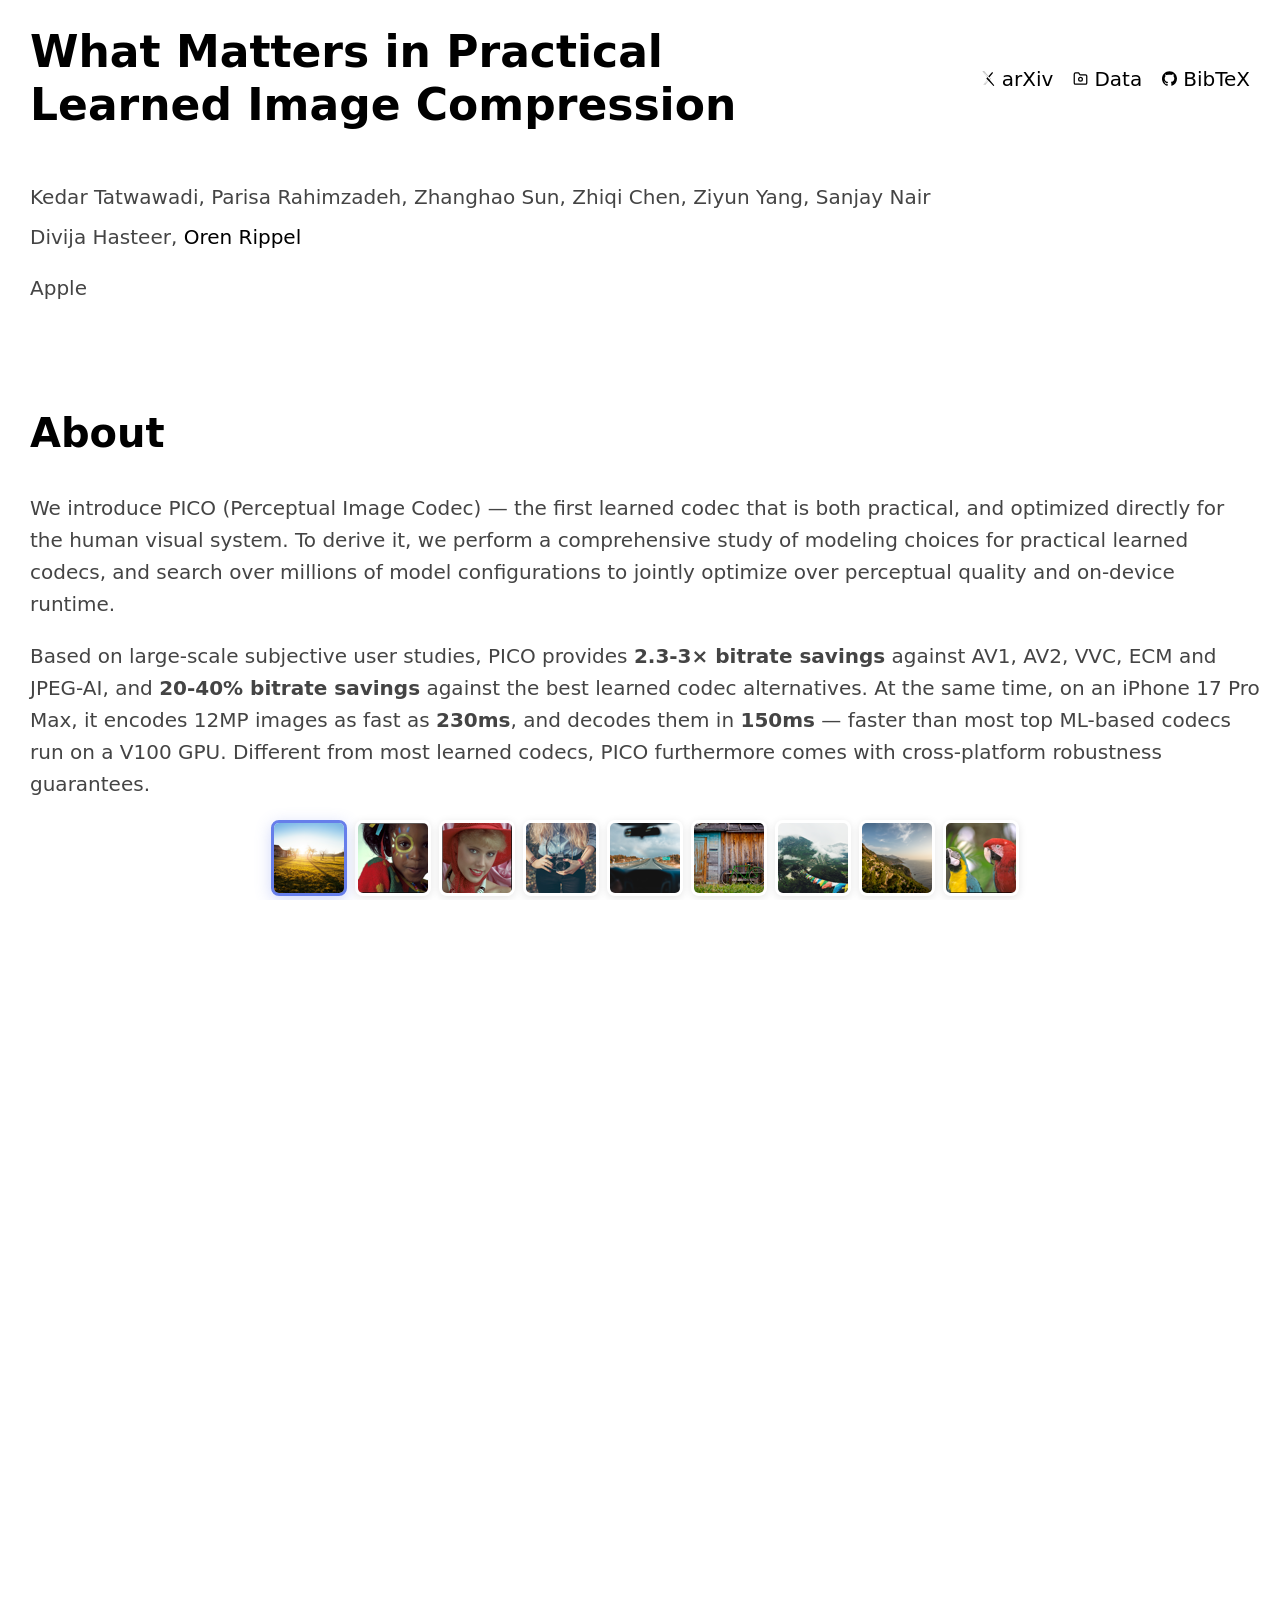
==== index.html @ a204b4f7 "first commit" ====
<!--
For licensing see accompanying LICENSE file.
Copyright (C) 2026 Apple Inc. All Rights Reserved.
-->

<!DOCTYPE html>
<html lang="en-US">

<head>
    <meta charset="utf-8">
    <meta name="viewport" content="width=device-width, initial-scale=1.0">
    <meta http-equiv="X-UA-Compatible" content="IE=edge">
    <meta name="description" content="What Matters in Practical Learned Image Compression">

    <title>What Matters in Practical Learned Image Compression</title>

    <link rel="stylesheet" href="assets/style.css">
</head>

<body>
    <header>
        <div class="container fade-in">
            <h1>What Matters in Practical<br>Learned Image Compression</h1>
            <nav>
                <ul class="links">
                    <li>
                        <img src="assets/arxiv-icon.svg" style="width: 15px;" />
                        <a href="#" target="_blank">arXiv</a>
                    </li>
                    <li>
                        <img src="assets/reconstructions-icon.svg" style="width: 15px;" />
                        <a href="https://ml-site.cdn-apple.com/datasets/lic/pico.zip">Data</a>
                    </li>
                    <li>
                        <img src="assets/github-icon.svg" style="width: 15px;" />
                        <a href="#citation">BibTeX</a>
                    </li>
                </ul>
            </nav>
        </div>
    </header>


    <section class="sub-header fade-in">
        <div class="container">
            <nav>
                <ul class="links">
                    <li>Kedar Tatwawadi</li>
                    <li>Parisa Rahimzadeh</li>
                    <li>Zhanghao Sun</li>
                    <li>Zhiqi Chen</li>
                    <li>Ziyun Yang</li>
                    <li>Sanjay Nair</li>
                </ul>
                <ul class="links">
                    <li>Divija Hasteer</li>
                    <li><a href="mailto:oren.rippel@apple.com">Oren Rippel</a></li>
                </ul>
            </nav>
            <div style="margin-top: 10px;">
                <p>Apple</p>
            </div>
        </div>
    </section>

    <main>
        <div class="container fade-in" style="padding-top: 20px;">
            <h2><a href="index.html#about" id="about">About</a></h2>
            <p>
                We introduce PICO (Perceptual Image Codec) — the first learned codec that is both practical, and optimized directly for the human visual system. To derive it, we perform a comprehensive study of modeling choices for practical learned codecs, and search over millions of model configurations to jointly optimize over perceptual quality and on-device runtime.
            </p>
            <p>
                Based on large-scale subjective user studies, PICO provides <strong>2.3-3× bitrate savings</strong> against AV1, AV2, VVC, ECM and JPEG-AI, and <strong>20-40% bitrate savings</strong> against the best learned codec alternatives. At the same time, on an iPhone 17 Pro Max, it encodes 12MP images as fast as <strong>230ms</strong>, and decodes them in <strong>150ms</strong> — faster than most top ML-based codecs run on a V100 GPU. Different from most learned codecs, PICO furthermore comes with cross-platform robustness guarantees.
            </p>

            <!-- Scene Thumbnails -->
            <div class="image-selector">
                <div id="scene-thumbnails" style="display: flex; gap: 8px; justify-content: center; flex-wrap: wrap; margin-bottom: 20px;"></div>
            </div>

            <!-- Comparison Slider Container -->
            <div class="comparison-slider-wrapper outlined">
                <!-- Main Slider -->
                <div class="comparison-slider noselect">
                    <div id="right-imgs">
                        <img id="comparison-right-img" alt="Right comparison" style="width: 100%; height: auto; display: block;">
                    </div>
                    <div class="resize" id="left-img">
                        <img id="comparison-left-img" alt="Left comparison" style="display: block;">
                    </div>
                    <div class="left-selector">
                        <div class="btn-group-vertical">
                            <button type="button" class="btn btn-sm btn-dark disabled-button highlighted" disabled><span>PICO (Ours)</span></button>
                        </div>
                    </div>
                    <div class="right-selector">
                        <div class="btn-group-vertical" id="right-method-tabs">
                            <!-- Method tabs will be generated here by JS -->
                        </div>
                    </div>
                    <div class="loading-spinner" id="loading-spinner">
                        <div class="spinner"></div>
                    </div>
                    <div class="divider"></div>
                </div>
            </div>

            <figcaption style="text-align: center; margin-top: 15px; color: #666; font-size: 0.9em; font-style: italic;">
                Interactive comparison across different images. PICO (Ours) is fixed on the left. Select an image and comparison method from the overlay buttons, then drag the slider to compare.
            </figcaption>

            <style>
                .noselect {
                    -webkit-touch-callout: none;
                    -webkit-user-select: none;
                    -moz-user-select: none;
                    -ms-user-select: none;
                    user-select: none;
                }
                .outlined {
                    position: relative;
                    width: 100%;
                    max-width: 100%;
                    margin: 10px auto;
                    background-color: white;
                    box-shadow: 0 4px 20px rgba(0,0,0,0.06);
                    border-radius: 16px;
                    overflow: hidden;
                }
                .comparison-slider-wrapper .comparison-slider {
                    position: relative;
                    width: 100%;
                    margin: 0;
                    border: 5px white solid;
                    box-sizing: border-box;
                    cursor: grab;
                    overflow: hidden;
                }
                .comparison-slider-wrapper .comparison-slider.panning {
                    cursor: grabbing;
                }
                .comparison-slider-wrapper .comparison-slider #right-imgs {
                    width: 100%;
                    height: 100%;
                }
                .comparison-slider-wrapper .comparison-slider #right-imgs > img {
                    display: block;
                    transform-origin: 0 0;
                    will-change: transform;
                }
                .comparison-slider-wrapper .comparison-slider .resize {
                    position: absolute;
                    top: 0;
                    left: 0;
                    height: 100%;
                    width: 50%;
                    overflow: hidden;
                }
                .comparison-slider-wrapper .comparison-slider .resize > img {
                    display: block;
                    transform-origin: 0 0;
                    will-change: transform;
                }
                .comparison-slider-wrapper .comparison-slider .divider {
                    position: absolute;
                    width: 3px;
                    height: 100%;
                    background-color: rgba(255, 255, 255, 0.9);
                    left: 50%;
                    top: 0;
                    bottom: 0;
                    margin-left: -1.5px;
                    cursor: ew-resize;
                    z-index: 20;
                    box-shadow: 0 0 8px rgba(0,0,0,0.1);
                }
                .comparison-slider-wrapper .comparison-slider .divider:before {
                    content: "";
                    position: absolute;
                    width: 36px;
                    height: 36px;
                    left: -16.5px;
                    top: 50%;
                    margin-top: -18px;
                    background: white;
                    background-image: url("data:image/svg+xml,%3Csvg xmlns='http://www.w3.org/2000/svg' width='36' height='36' viewBox='0 0 36 36'%3E%3Cpath d='M12 18 L7 23 L7 13 Z M24 18 L29 13 L29 23 Z' fill='%231d1d1f'/%3E%3C/svg%3E");
                    background-repeat: no-repeat;
                    background-position: center center;
                    border-radius: 50%;
                    box-shadow: 0 2px 12px rgba(0,0,0,0.15);
                    transition: all 0.2s ease;
                }
                .comparison-slider-wrapper .comparison-slider .divider:hover:before {
                    transform: scale(1.1);
                    box-shadow: 0 4px 16px rgba(0,0,0,0.2);
                }
                .left-selector {
                    position: absolute;
                    top: 10px;
                    left: 10px;
                    z-index: 30;
                    pointer-events: none;
                }
                .right-selector {
                    position: absolute;
                    top: 10px;
                    right: 10px;
                    z-index: 30;
                }
                .btn-group-vertical {
                    display: flex;
                    flex-direction: column;
                    gap: 4px;
                    pointer-events: auto;
                }
                .btn {
                    padding: 8px 16px;
                    border: 2px solid transparent;
                    border-radius: 8px;
                    font-size: 13px;
                    cursor: pointer;
                    text-align: center;
                    white-space: pre-line;
                    transition: all 0.2s ease;
                    min-width: 110px;
                    line-height: 1.3;
                }
                .btn-dark {
                    background-color: #343a40;
                    color: white;
                }
                .btn-light {
                    background-color: #f8f9fa;
                    color: #333;
                }
                .btn.disabled-button:disabled {
                    background-color: #171a1d;
                    opacity: 100%;
                    cursor: default;
                }
                .btn.disabled-button.highlighted:disabled {
                    border: 2px white solid;
                }
                .method-tab {
                    padding: 8px 16px;
                    background: #f5f5f7;
                    border: 2px solid transparent;
                    cursor: pointer;
                    font-size: 13px;
                    transition: all 0.2s ease;
                    color: #1d1d1f;
                    text-align: center;
                    border-radius: 8px;
                    min-width: 110px;
                    white-space: pre-line;
                    line-height: 1.3;
                }
                .method-tab:hover {
                    background: #e8e8ed;
                    transform: translateY(-1px);
                    border: 2px solid transparent;
                }
                .method-tab.reference-tab {
                    background: linear-gradient(135deg, #667eea 0%, #764ba2 100%);
                    color: white;
                    border: 2px solid transparent;
                }
                .method-tab.reference-tab:hover {
                    background: linear-gradient(135deg, #5568d3 0%, #65408b 100%);
                    transform: translateY(-1px);
                    border: 2px solid transparent;
                }
                .method-tab.active {
                    background: #1d1d1f;
                    color: white;
                    font-weight: 500;
                    box-shadow: 0 2px 8px rgba(0,0,0,0.15);
                    border: 2px solid white;
                }
                .method-tab.reference-tab.active {
                    background: linear-gradient(135deg, #4a5dc7 0%, #553979 100%);
                    color: white;
                    box-shadow: 0 2px 12px rgba(102, 126, 234, 0.4);
                    border: 2px solid white;
                }
                .method-tab.active:hover {
                    border: 2px solid white;
                }
                .scene-thumb {
                    cursor: pointer;
                    border-radius: 8px;
                    overflow: hidden;
                    border: 3px solid transparent;
                    transition: all 0.2s ease;
                    box-shadow: 0 2px 8px rgba(0,0,0,0.1);
                    width: 70px;
                    height: 70px;
                    flex-shrink: 0;
                }
                .scene-thumb:hover {
                    transform: translateY(-2px);
                    box-shadow: 0 4px 12px rgba(0,0,0,0.15);
                }
                .scene-thumb.thumb-active {
                    border-color: #667eea;
                    box-shadow: 0 4px 16px rgba(102, 126, 234, 0.3);
                }
                .scene-thumb img {
                    display: block;
                    width: 100%;
                    height: 100%;
                    object-fit: cover;
                }
                .comparison-slider.zoomed {
                    cursor: move;
                    overflow: hidden;
                }
                #comparison-left-img,
                #comparison-right-img {
                    transition: none;
                    transform-origin: 0 0;
                }
            </style>
        </div>

        <div class="container fade-in">
            <p style="text-align: center; margin-bottom: 10px; color: #333; font-size: 1.05em; font-weight: 500;">
                Comparisons of state-of-the-art traditional and learned codecs across different considerations of practicality.
            </p>

            <img src="assets/spotlight_figure.png" style="width: 100%; max-width: 550px; height: auto; display: block; margin: 10px auto;" alt="Performance comparison of PICO against traditional and learned codecs" />
            <figcaption style="text-align: center; margin-top: 10px; color: #666; font-size: 0.95em;">
                Comparisons of state-of-the-art traditional and learned codecs. Perceptual BD-rates are based on human ratings from a large-scale subjective study. Speed benchmarks on iPhone 17 Pro Max use identical compiler optimizations.
            </figcaption>
        </div>

        <div class="container fade-in">
            <h2><a href="index.html#citation" id="citation">Citation</a></h2>
            <p>If you find our work useful, please cite:</p>
            <pre style="background-color: #f5f5f5; padding: 15px; border-radius: 5px; overflow-x: auto;">
@article{tatwawadi2026pico,
  title={What Matters in Practical Learned Image Compression},
  author={Tatwawadi, Kedar and Rahimzadeh, Parisa and Sun, Zhanghao and Chen, Zhiqi and Yang, Ziyun and Nair, Sanjay and Hasteer, Divija and Rippel, Oren},
  journal={arXiv preprint arXiv:XXXX.XXXXX},
  year={2026}
}</pre>
        </div>
    </main>

    <footer>
        <div class="container">
            <copy>
                Copyright © <span class="footer-year"></span> Apple Inc. All rights reserved.
            </copy>
        </div>
    </footer>

    <script src="assets/script.js" defer></script>
    <script src="assets/comparison-slider.js" defer></script>
</body>

</html>
---- assets/style.css ----
/*
For licensing see accompanying LICENSE file.
Copyright (C) 2026 Apple Inc. All Rights Reserved.
*/

html, body {
    margin: 0;
    padding: 0;
    width: 100%;
    height: 100%;
    font-size: 20px;
    font-family: system-ui, -apple-system, BlinkMacSystemFont, "Segoe UI", Roboto, "Helvetica Neue", Arial, sans-serif;
    line-height: 1.5;
    color: #222;
    background-color: #fff;
    -webkit-font-smoothing: antialiased;
    text-rendering: optimizeLegibility;
    scroll-behavior: smooth;
    overflow: auto;
    color: #444444;
    display: flex;
    flex-direction: column;
    scroll-padding-top: 10%;
}

body h1 {
    font-size: 2.2rem;
    line-height: 1.2;
    font-weight: bold;
    color: #000000;
}

body h2 {
    font-size: 2rem;
    line-height: 1.3;
    font-weight: bold;
    color: #000000;
}

body a {
    color: #000000;
    text-decoration: none;
}

body a:hover {
    text-decoration: underline;
}

body p {
    font-size: 1rem;
    line-height: 1.6;
    margin: 0 0 1rem 0;
}

body h1 {
    margin: 0;
}

body ul {
    list-style: none;
    padding: 0;
}

body .container {
    display: flex;
    max-width: 1260px;
    margin: 20px 0 20px;
    padding: 0 30px;
}

.js-enabled .fade-in {
    opacity: 0;
    transform: translateY(100px);
    transition: opacity 1s ease-out, transform 1s ease-out;
}

body main {
    transition: padding-top 0.3s ease-in-out;
}

body main .container audio {
    width: 40px;
}

body main .container img {
    width: 100%;
}

body main .container .table-container {
    width: 100%;
    overflow-x: auto;
}

body main .container .table-container table {
    width: 100%;
    border-collapse: collapse;
    font-size: 16px;
    text-align: left;
    min-width: 400px;
}

body main .container .table-container th, td {
    padding: 12px;
    border: 1px solid #ddd;
}

body main .container .table-container th {
    background-color: #f4f4f4;
}

body main .container .table-container tr:nth-child(even) {
    background-color: #f9f9f9;
}

body main .container .table-container tr:hover {
    background-color: #f1f1f1;
}

body header {
    position: relative;
    top: 0;
    left: 0;
    width: 100%;
    padding: 10px 0;
    background: white;
    z-index: 9999;
}

body header.sticky {
    position: relative;
}

body header.sticky .container{
    margin: 16px auto 0;
}

body header .container {
    max-width: 1260px;
    margin: 140px auto 0;
    padding: 0 30px;
    justify-content: space-between;
}

body header .container nav {
    display: flex;
    align-items: center;
}

body header .container .links {
    display: flex;
    gap: 20px;
}

body header .container .links li {
    display: flex;
    align-items: center;
    gap: 6px;
}

body header .container .links a {
    font-size: 1rem;
}

body .sub-header .container {
    margin: 0 auto 0;
    padding-top: 40px;
    flex-direction: column;
    align-items: flex-start;
}

body .sub-header .container p:not(:last-child) {
    margin-bottom: 0.1rem;
}

body .sub-header .container p:last-child {
    margin-bottom: 0;
}

body .sub-header .container .links {
    display: flex;
    margin: 0 0 10px 0;
    gap: 0;
}

body .sub-header .container .links li:not(:last-child)::after {
    content: ',\00a0';
}

body main {
    display: flex;
    flex-direction: column;
    max-width: 1260px;
    margin: 30px auto 20px;
    padding: 0 30px;
    flex: 1;
}

body main .container {
    flex-direction: column;
    padding: 40px 0;
}

body main .container p:last-child {
    margin-bottom: 0;
}

body main .container pre {
    background-color: #f5f5f5;
    padding: 20px;
    overflow-x: auto;
    display: block;
    white-space: pre-wrap;
    max-width: 100%;
}

body footer {
    margin: 0 auto;
    padding: 0 30px;
    width: 100%;
    box-sizing: border-box;
}

body footer .container {
    padding: 80px 0;
    margin: 0 auto;
    max-width: 1260px;
}

@media (max-width: 768px) {
    body header .container {
        flex-direction: column;
        align-items: left;
    }

    body header .container {
        align-items: start;
        margin: 10px auto 0;
    }

    body .sub-header .container {
        padding-top: 20px;
        margin: 0 auto 10px;
    }

    body header .container .links {
        padding: 0;
    }

    body main .container {
        padding: 20px 0;
    }

    body main .container .table-container {
        overflow-x: auto;
        -webkit-overflow-scrolling: touch;
    }

    body footer .container {
        padding: 20px 0;
        margin: 0;
    }
}

/* Loading spinner overlay */
.loading-spinner {
    position: absolute;
    top: 0;
    left: 0;
    width: 100%;
    height: 100%;
    background-color: rgba(255, 255, 255, 0.3);
    display: none; /* Hidden by default */
    justify-content: center;
    align-items: center;
    z-index: 1000;
    pointer-events: none; /* Allow clicks to pass through when hidden */
}

.loading-spinner.show {
    display: flex;
}

/* Spinner animation */
.spinner {
    width: 50px;
    height: 50px;
    border: 4px solid #f3f3f3;
    border-top: 4px solid #333;
    border-radius: 50%;
    animation: spin 1s linear infinite;
}

@keyframes spin {
    0% { transform: rotate(0deg); }
    100% { transform: rotate(360deg); }
}
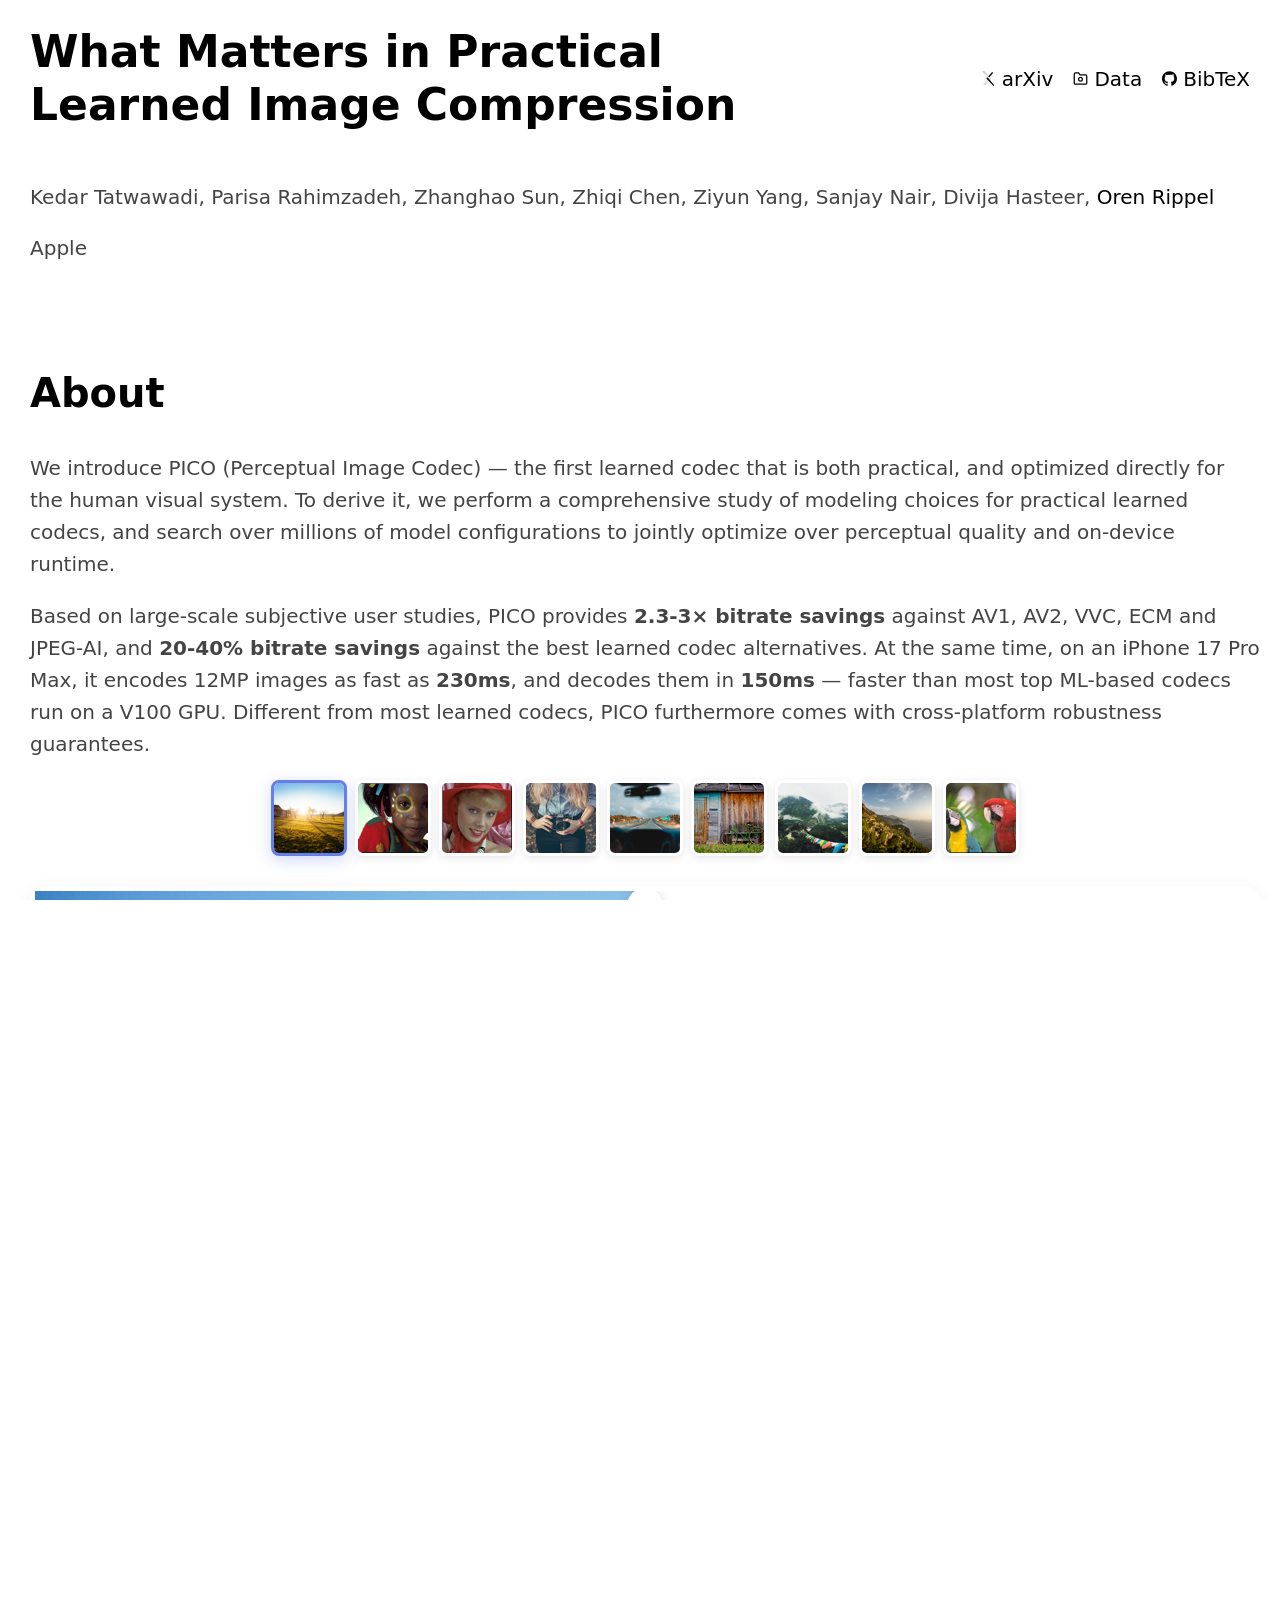
==== commit bc7f6567: "Update index.html" ====
--- a/index.html
+++ b/index.html
@@ -25,7 +25,7 @@
                 <ul class="links">
                     <li>
                         <img src="assets/arxiv-icon.svg" style="width: 15px;" />
-                        <a href="#" target="_blank">arXiv</a>
+                        <a href="https://arxiv.org/abs/2605.05148">arXiv</a>
                     </li>
                     <li>
                         <img src="assets/reconstructions-icon.svg" style="width: 15px;" />
@@ -51,8 +51,6 @@
                     <li>Zhiqi Chen</li>
                     <li>Ziyun Yang</li>
                     <li>Sanjay Nair</li>
-                </ul>
-                <ul class="links">
                     <li>Divija Hasteer</li>
                     <li><a href="mailto:oren.rippel@apple.com">Oren Rippel</a></li>
                 </ul>
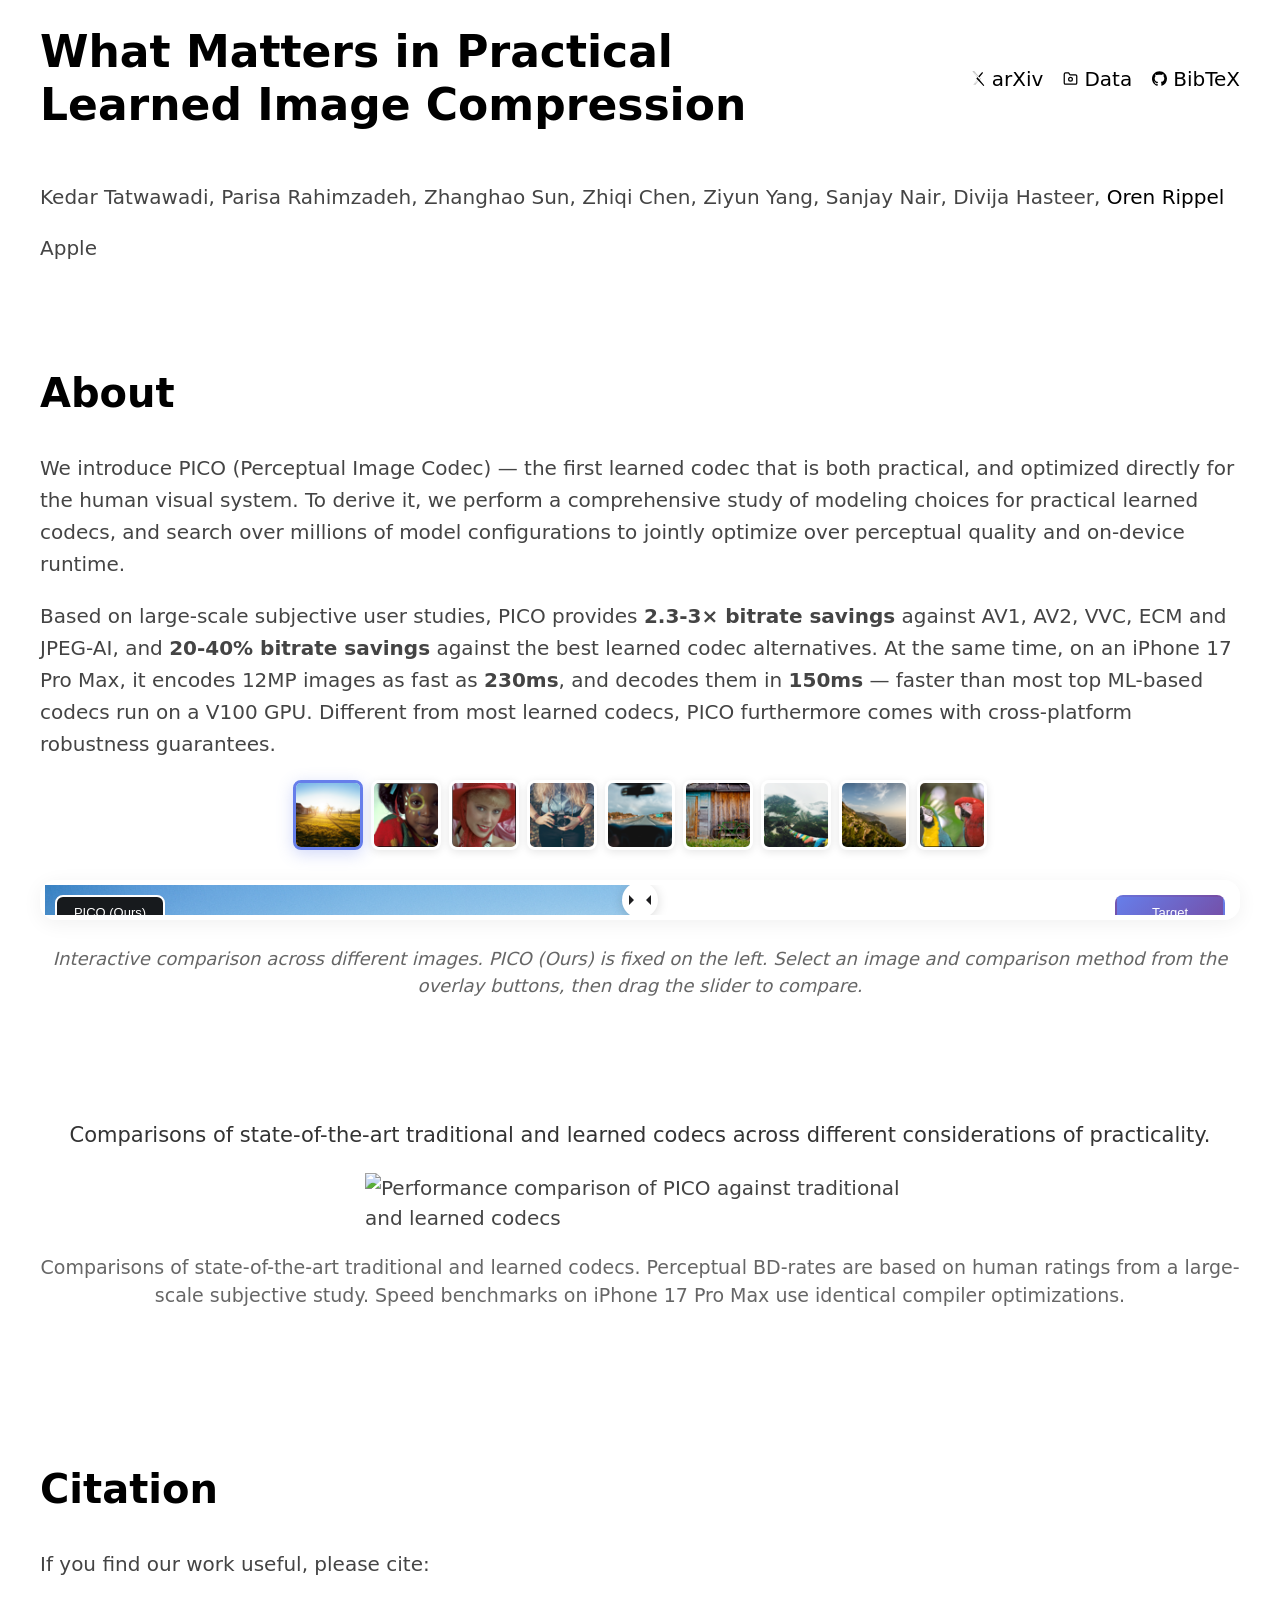
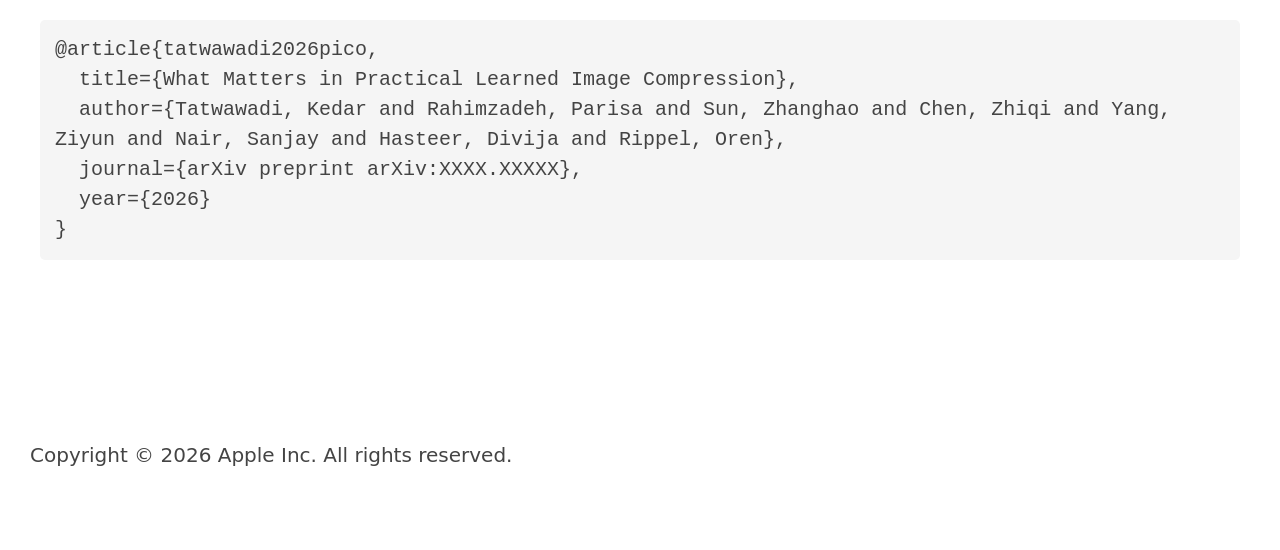
==== commit adb9fd4e: "mobile viewing" ====
--- a/index.html
+++ b/index.html
@@ -318,6 +318,18 @@
                     transition: none;
                     transform-origin: 0 0;
                 }
+
+                @media (max-width: 768px) {
+                    .btn, .method-tab {
+                        min-width: 80px;
+                        font-size: 11px;
+                        padding: 6px 10px;
+                    }
+                    .scene-thumb {
+                        width: 50px;
+                        height: 50px;
+                    }
+                }
             </style>
         </div>
 
--- a/assets/style.css
+++ b/assets/style.css
@@ -3,11 +3,17 @@
 Copyright (C) 2026 Apple Inc. All Rights Reserved.
 */
 
+*, *::before, *::after {
+    box-sizing: border-box;
+}
+
 html, body {
     margin: 0;
     padding: 0;
     width: 100%;
-    height: 100%;
+    min-height: 100%;
+    overflow-x: hidden;
+    overflow-y: auto;
     font-size: 20px;
     font-family: system-ui, -apple-system, BlinkMacSystemFont, "Segoe UI", Roboto, "Helvetica Neue", Arial, sans-serif;
     line-height: 1.5;
@@ -16,7 +22,6 @@
     -webkit-font-smoothing: antialiased;
     text-rendering: optimizeLegibility;
     scroll-behavior: smooth;
-    overflow: auto;
     color: #444444;
     display: flex;
     flex-direction: column;
@@ -178,6 +183,7 @@
 
 body .sub-header .container .links {
     display: flex;
+    flex-wrap: wrap;
     margin: 0 0 10px 0;
     gap: 0;
 }
@@ -190,6 +196,7 @@
     display: flex;
     flex-direction: column;
     max-width: 1260px;
+    width: 100%;
     margin: 30px auto 20px;
     padding: 0 30px;
     flex: 1;
@@ -227,6 +234,18 @@
 }
 
 @media (max-width: 768px) {
+    html, body {
+        font-size: 16px;
+    }
+
+    body h1 {
+        font-size: 1.6rem;
+    }
+
+    body h2 {
+        font-size: 1.4rem;
+    }
+
     body header .container {
         flex-direction: column;
         align-items: left;
@@ -246,6 +265,10 @@
         padding: 0;
     }
 
+    body main {
+        overflow-x: hidden;
+    }
+
     body main .container {
         padding: 20px 0;
     }
@@ -259,6 +282,7 @@
         padding: 20px 0;
         margin: 0;
     }
+
 }
 
 /* Loading spinner overlay */
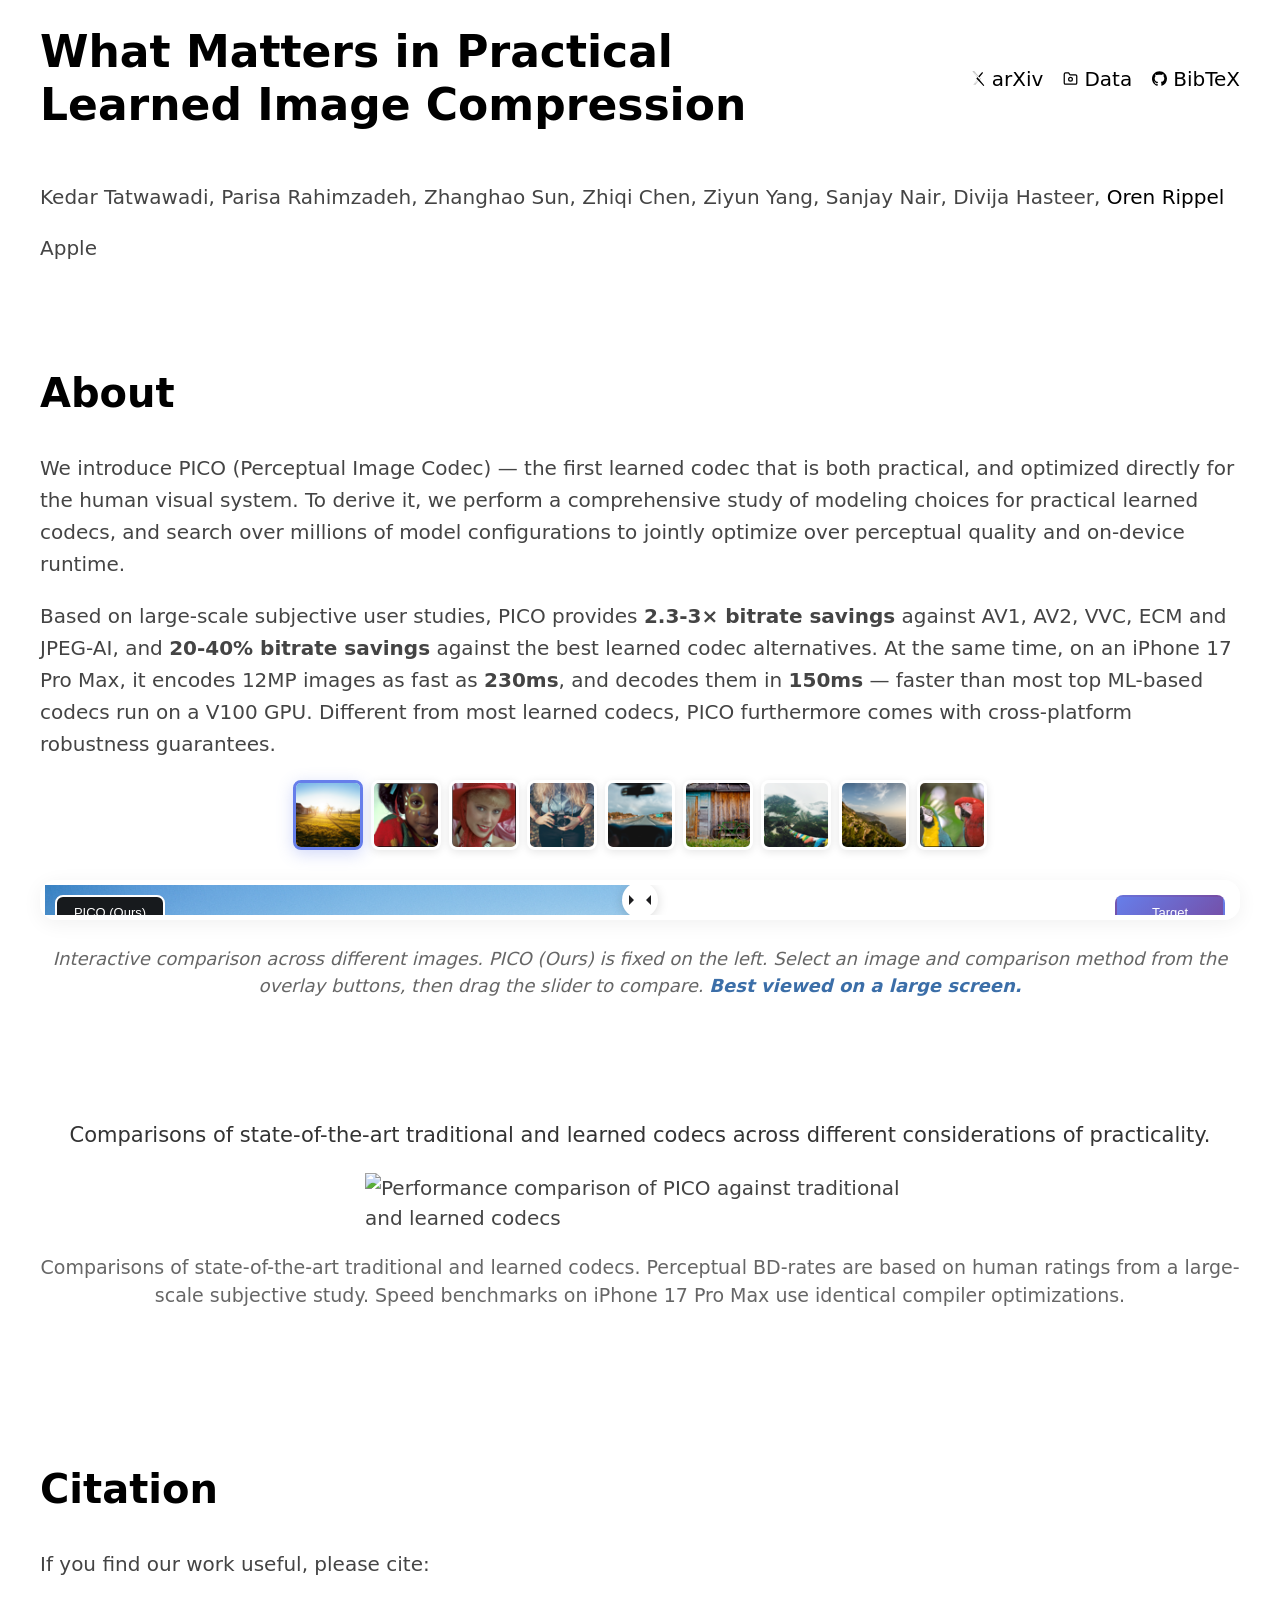
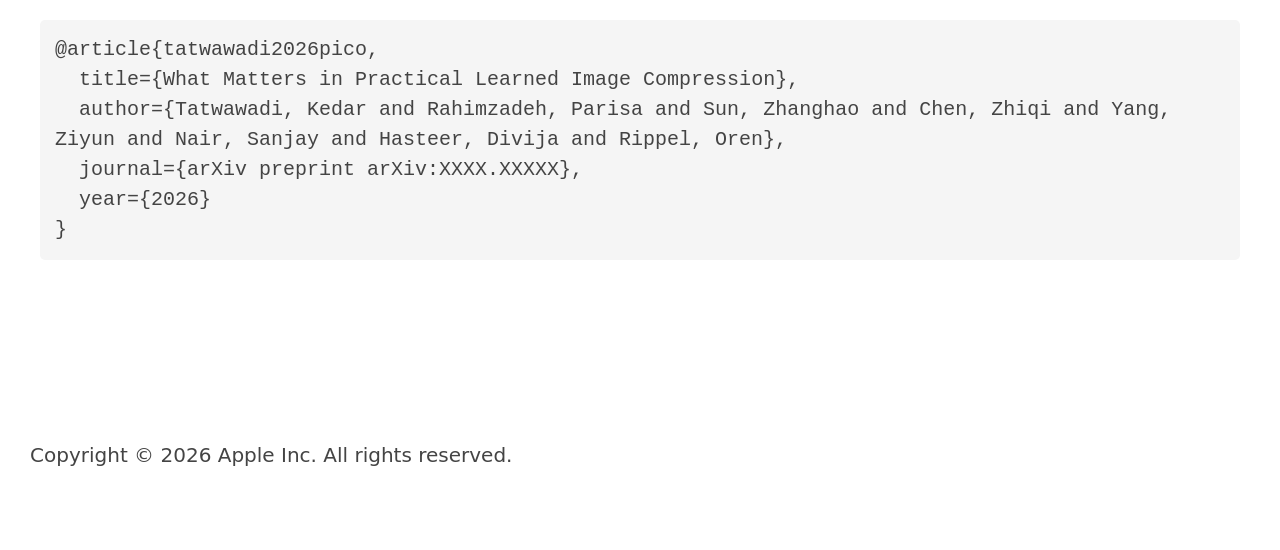
==== commit 6bdcb99b: "comment about viewing on large screen" ====
--- a/index.html
+++ b/index.html
@@ -104,7 +104,7 @@
             </div>
 
             <figcaption style="text-align: center; margin-top: 15px; color: #666; font-size: 0.9em; font-style: italic;">
-                Interactive comparison across different images. PICO (Ours) is fixed on the left. Select an image and comparison method from the overlay buttons, then drag the slider to compare.
+                Interactive comparison across different images. PICO (Ours) is fixed on the left. Select an image and comparison method from the overlay buttons, then drag the slider to compare. <span style="color: #3b6ea8; font-weight: bold;">Best viewed on a large screen.</span>
             </figcaption>
 
             <style>
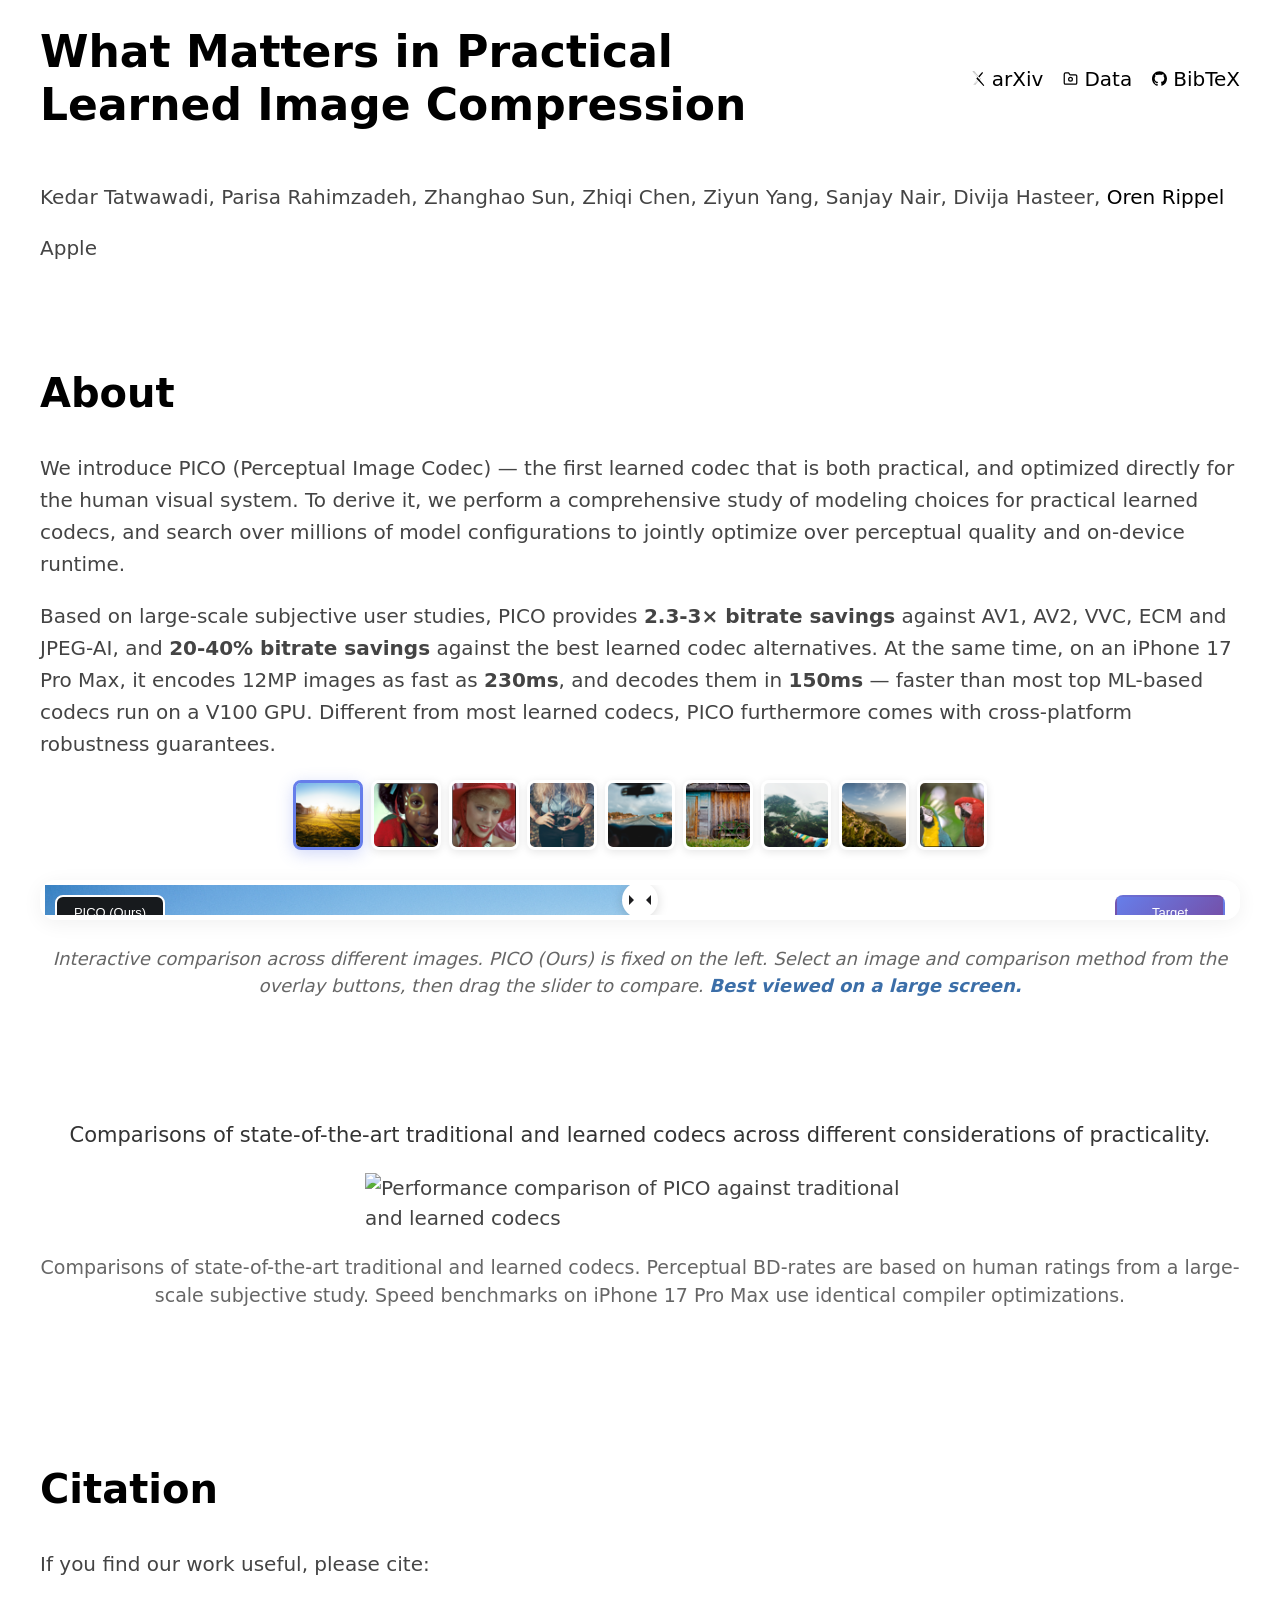
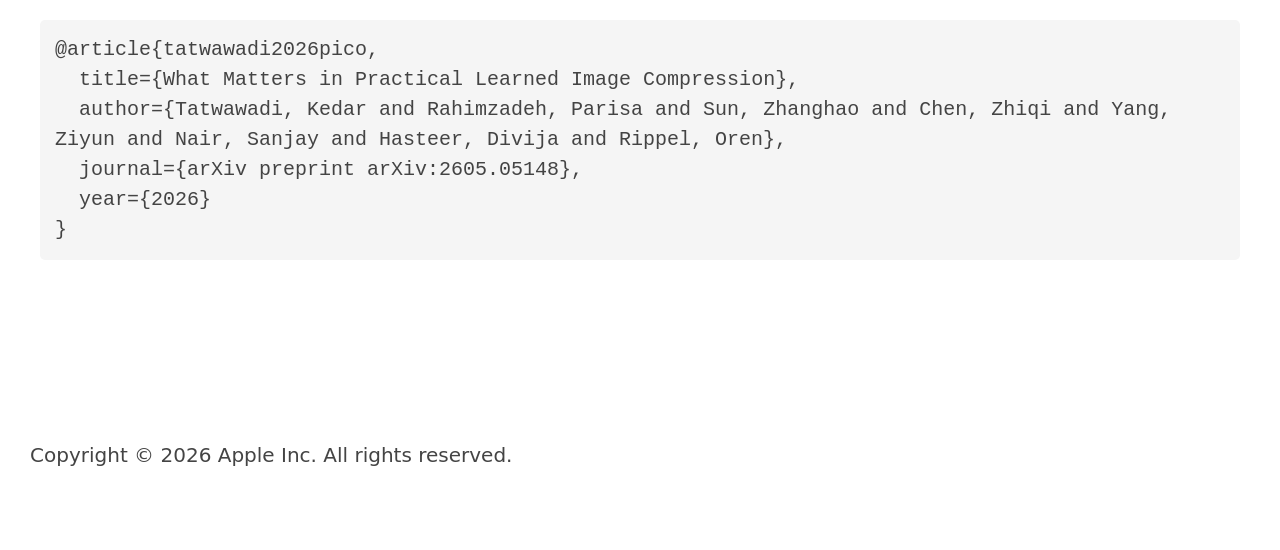
==== commit 6631ecc8: "arXiv paper ID" ====
--- a/index.html
+++ b/index.html
@@ -351,7 +351,7 @@
 @article{tatwawadi2026pico,
   title={What Matters in Practical Learned Image Compression},
   author={Tatwawadi, Kedar and Rahimzadeh, Parisa and Sun, Zhanghao and Chen, Zhiqi and Yang, Ziyun and Nair, Sanjay and Hasteer, Divija and Rippel, Oren},
-  journal={arXiv preprint arXiv:XXXX.XXXXX},
+  journal={arXiv preprint arXiv:2605.05148},
   year={2026}
 }</pre>
         </div>
